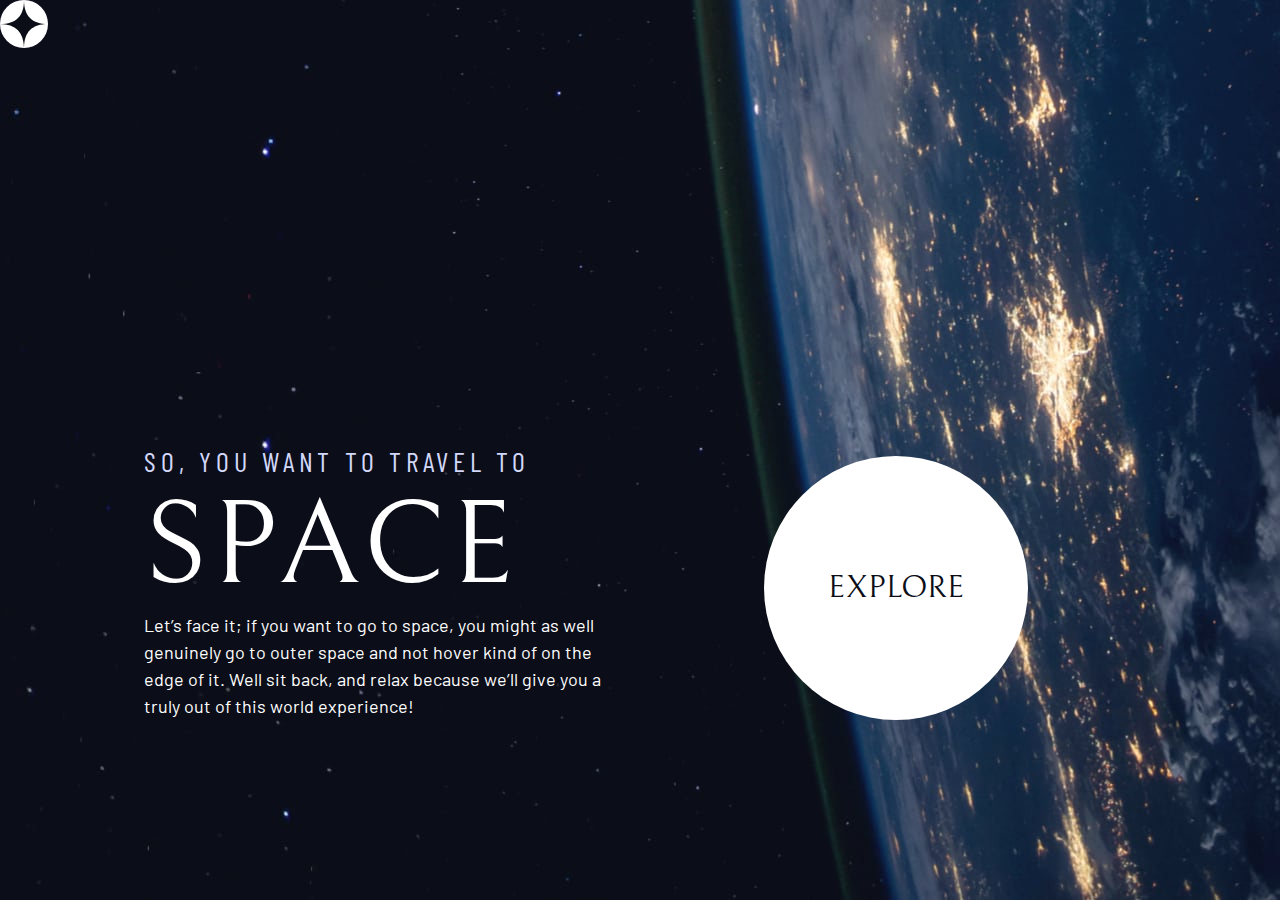
==== starter-code/index.html @ b0132529 "my current state" ====
<!DOCTYPE html>
<html lang="en">
<head>
  <meta charset="UTF-8">
  <meta name="viewport" content="width=device-width, initial-scale=1.0">

  <link rel="icon" type="image/png" sizes="32x32" href="./assets/favicon-32x32.png">

  <link rel="icon" type="image/png" sizes="32x32" href="./assets/favicon-32x32.png">
  <!-- Google fonts -->
  <link rel="preconnect" href="https://fonts.googleapis.com">
  <link rel="preconnect" href="https://fonts.gstatic.com" crossorigin>
  <link href="https://fonts.googleapis.com/css2?family=Barlow+Condensed:wght@400;700&family=Bellefair&family=Barlow:wght@400;700&display=swap"
      rel="stylesheet">
      
  <!-- Our custom CSS -->
  <link rel="stylesheet" href="./index.css">
  
  <title>Frontend Mentor | Space tourism website</title>

</head>
<body class="home">

  <header class="primary-header flex">
    <div>
      <img src="./assets/shared/logo.svg" alt="space tourism logo" class="logo" >
    </div>
    <!-- <nav>
      <ul class="primary-navigation underline-indicators flex">
          <li class="active"><a class="ff-sans-cond uppercase text-white letter-spacing-2 " href="index.html"><span>00</span>Home</a>
          <li><a class="ff-sans-cond uppercase text-white letter-spacing-2 " href="destination.html"><span>01</span>Destination</a>
          <li><a class="ff-sans-cond uppercase text-white letter-spacing-2 " href="crew.html"><span>02</span>Crew</a>
          <li><a class="ff-sans-cond uppercase text-white letter-spacing-2 " href="technology.html"><span>03</span>Technology</a>
      </ul>
  </nav> -->
  </header>

  <div class="grid-container grid-container--home">
    <div>
      <h1 class="text-accent fs-500 ff-sans-cond uppercase letter-spacing-1">So, you want to travel to
        <span class="d-block fs-900 ff-serif text-white">Space</span></h1>
      <p>Let’s face it; if you want to go to space, you might as well genuinely go to 
        outer space and not hover kind of on the edge of it. Well sit back, and relax 
        because we’ll give you a truly out of this world experience!</p>
    </div>
    <div>
      <a href="#" class="large-button uppercase ff-serif text-dark bg-white">Explore</a>
    </div>
    
  </div>


  

</body>
</html>
---- starter-code/index.css ----
/* ------------------- */
/* Custom properties   */
/* ------------------- */

:root {
    /* colors */
    --clr-dark: 230 35% 7%;
    --clr-light: 231 77% 90%;
    --clr-white: 0 0% 100%;
    
    /* font-sizes for mobile */
    --fs-900: clamp(5rem, 8vw + 1rem, 9.375rem);
    --fs-800: 3.5rem;
    --fs-700: 1.5rem;
    --fs-600: 1rem;
    --fs-500: 1.75rem;
    --fs-400: 0.9375rem;
    --fs-300: 1rem;
    --fs-200: 0.875rem;
    
    /* font-families */
    --ff-serif: "Bellefair", serif;
    --ff-sans-cond: "Barlow Condensed", sans-serif;
    --ff-sans-normal: "Barlow", sans-serif;
}

/* font-sizes for tablet */
@media (min-width: 35em) {
    :root {
        --fs-800: 5rem;
        --fs-700: 2.5rem;
        --fs-600: 1.5rem;
        --fs-400: 1rem;
    }
}

/* font-sizes for desktop */
@media (min-width: 45em) {
    :root {
        /* font-sizes */
        --fs-800: 6.25rem;
        --fs-700: 3.5rem;
        --fs-600: 2rem;
        --fs-400: 1.125rem;
    }
}



/* ------------------- */
/* Reset               */
/* ------------------- */

/* https://piccalil.li/blog/a-modern-css-reset/ */

/* Box sizing */
*,
*::before,
*::after {
    box-sizing: border-box;
}

/* Reset margins */
body,
h1,
h2,
h3,
h4,
h5,
p,
figure,
picture {
    margin: 0; 
}

h1,
h2,
h3,
h4,
h5,
h6,
p {
    font-weight: 400;
}

/* set up the body */
body {
    font-family: var(--ff-sans-normal);
    font-size: var(--fs-400);
    color: hsl( var(--clr-white) );
    background-color: hsl( var(--clr-dark) );
    line-height: 1.5;
    min-height: 100vh;

    display: grid;
    grid-template-rows: min-content 1fr;
}

/* make images easier to work with */
img,
picutre {
    max-width: 100%;
    display: block;
}

/* make form elements easier to work with */
input,
button,
textarea,
select {
    font: inherit;
}

/* remove animations for people who've turned them off */
@media (prefers-reduced-motion: reduce) {  
  *,
  *::before,
  *::after {
    animation-duration: 0.01ms !important;
    animation-iteration-count: 1 !important;
    transition-duration: 0.01ms !important;
    scroll-behavior: auto !important;
  }
}


/* ------------------- */
/* Utility classes     */
/* ------------------- */

/* general */

.flex {
    display: flex;
    gap: var(--gap, 1rem);
}

.grid {
    display: grid;
    gap: var(--gap, 1rem);
}

.d-block {
    display: block;
}

.flow > *:where(:not(:first-child)) {
    margin-top: var(--flow-space, 1rem);
}

.container {
    padding-inline: 2em;
    margin-inline: auto;
    max-width: 80rem;
}

.grid-container {
    display: grid;
    text-align: center;
    place-items: center;
    padding-inline: 1rem;
}

.grid-container *{
    max-width: 50ch;
}

@media (min-width: 45rem) {
    .grid-container {
        text-align: left;
        column-gap: var(--container-gap, 2rem);
        grid-template-columns: minmax(2rem, 1fr) repeat(2, minmax(0, 30rem)) minmax(2rem, 1fr);
    }
    
    .grid-container *:first-child {
        grid-column: 2;
    }

    .grid-container *:last-child {
        grid-column: 3;
    }

    .grid-container--home {
        padding-bottom: max(6rem, 20vh);
        align-items: end;
    }
}



.sr-only {
  position: absolute; 
  width: 1px;
  height: 1px;
  padding: 0;
  margin: -1px; 
  overflow: hidden;
  clip: rect(0, 0, 0, 0);
  white-space: nowrap; /* added line */
  border: 0;
}

/* colors */

.bg-dark { background-color: hsl( var(--clr-dark) );}
.bg-accent { background-color: hsl( var(--clr-light) );}
.bg-white { background-color: hsl( var(--clr-white) );}

.text-dark { color: hsl( var(--clr-dark) );}
.text-accent { color: hsl( var(--clr-light) );}
.text-white { color: hsl( var(--clr-white) );}

/* typography */

.ff-serif { font-family: var(--ff-serif); } 
.ff-sans-cond { font-family: var(--ff-sans-cond); } 
.ff-sans-normal { font-family: var(--ff-sans-normal); } 

.letter-spacing-1 { letter-spacing: 4.75px; } 
.letter-spacing-2 { letter-spacing: 2.7px; } 
.letter-spacing-3 { letter-spacing: 2.35px; } 

.uppercase { text-transform: uppercase; }

.fs-900 { font-size: var(--fs-900); }
.fs-800 { font-size: var(--fs-800); }
.fs-700 { font-size: var(--fs-700); }
.fs-600 { font-size: var(--fs-600); }
.fs-500 { font-size: var(--fs-500); }
.fs-400 { font-size: var(--fs-400); }
.fs-300 { font-size: var(--fs-300); }
.fs-200 { font-size: var(--fs-200); }

.fs-900,
.fs-800,
.fs-700,
.fs-600 {
    line-height: 1.1;
}

.numbered-title {
    font-family: var(--ff-sans-cond);
    font-size: var(--fs-500);
    text-transform: uppercase;
    letter-spacing: 4.72px; 
}

.numbered-title span {
    margin-right: .5em;
    font-weight: 700;
    color: hsl( var(--clr-white) / .25);
}


/* ------------------- */
/* Compontents         */
/* ------------------- */

.large-button {
    font-size: 2rem;
    position: relative;
    display: inline-grid;
    z-index: 1;
    place-items: center;
    padding: 0 2em;
    border-radius: 50%;
    aspect-ratio: 1;
    text-decoration: none;
}

.large-button::after {
    content: '';
    position: absolute;
    z-index: -1;
    width: 100%;
    height: 100%;
    background: hsl( var(--clr-white) / .15);
    border-radius: 50%;
    opacity: 0;
    transition: opacity 500ms linear, transform 750ms ease-in-out;
}

.large-button:hover::after,
.large-button:focus::after {
    opacity: 1;
    transform: scale(1.5);
}

.primary-navigation {
    --gap: 8rem;
    --underline-gap: 2rem;
    list-style: none;
    padding: 0;
    margin: 0;
}

.primary-navigation a {
    text-decoration: none;
}

.primary-navigation a span {
    font-weight: 700;
    margin-right: .5em;
}

.underline-indicators * {
    cursor: pointer;
    padding: var(--underline-gap, 1rem) 0;
    border: 0;
    border-bottom: .2rem solid hsl( var(--clr-white) / 0 );
}

.underline-indicators button:hover,
.underline-indicators button:focus,
.underline-indicators li:hover,
.underline-indicators li:focus {
    border-color: hsl( var(--clr-white) / .5);
}

.underline-indicators .active,
.underline-indicators [aria-selected="true"] {
    color: hsl( var(--clr-white) / 1);
    border-color: hsl( var(--clr-white) / 1); 
}

.tab-list {
    --gap: 2rem;
}

.dot-indicators * {
    cursor: pointer;
    border: 0;
    border-radius: 50%;
    padding: .5em;
    background-color: hsl( var(--clr-white) / .25);
}
 
.dot-indicators button:hover,
.dot-indicators button:focus {
    background-color: hsl( var(--clr-white) / .5);
}

.dot-indicators [aria-selected="true"] {
    background-color: hsl( var(--clr-white) / 1); 
}

.number-indicatiors * {
    cursor: pointer;
    aspect-ratio: 1;
    border-radius: 50%;
    border: 1px solid hsl( var(--clr-white) / .25 );
    padding: .2em;
    width: 100%;
}

.number-indicatiors button:hover,
.number-indicators button:focus {
    border: 1px solid hsl( var(--clr-white) );
}

.number-indicatiors .active {
    border: 1px solid hsl( var(--clr-white) );
    background-color: hsl( var(--clr-white) );
    color: hsl( var(--clr-dark) );
}


/* -------------------- */
/* Page specific background */
/* -------------------  */
body {
    background-size: cover;
    background-position: bottom center;
}
/* home */
.home {
    background-image: url(./assets/home/background-home-mobile.jpg);
}

@media (min-width: 35rem) {
    .home {
        background-image: url(./assets/home/background-home-tablet.jpg);
    }

    body {
        background-position: center center;
    }
}

@media (min-width: 45rem) {
    .home {
        background-image: url(./assets/home/background-home-desktop.jpg);
    }
}
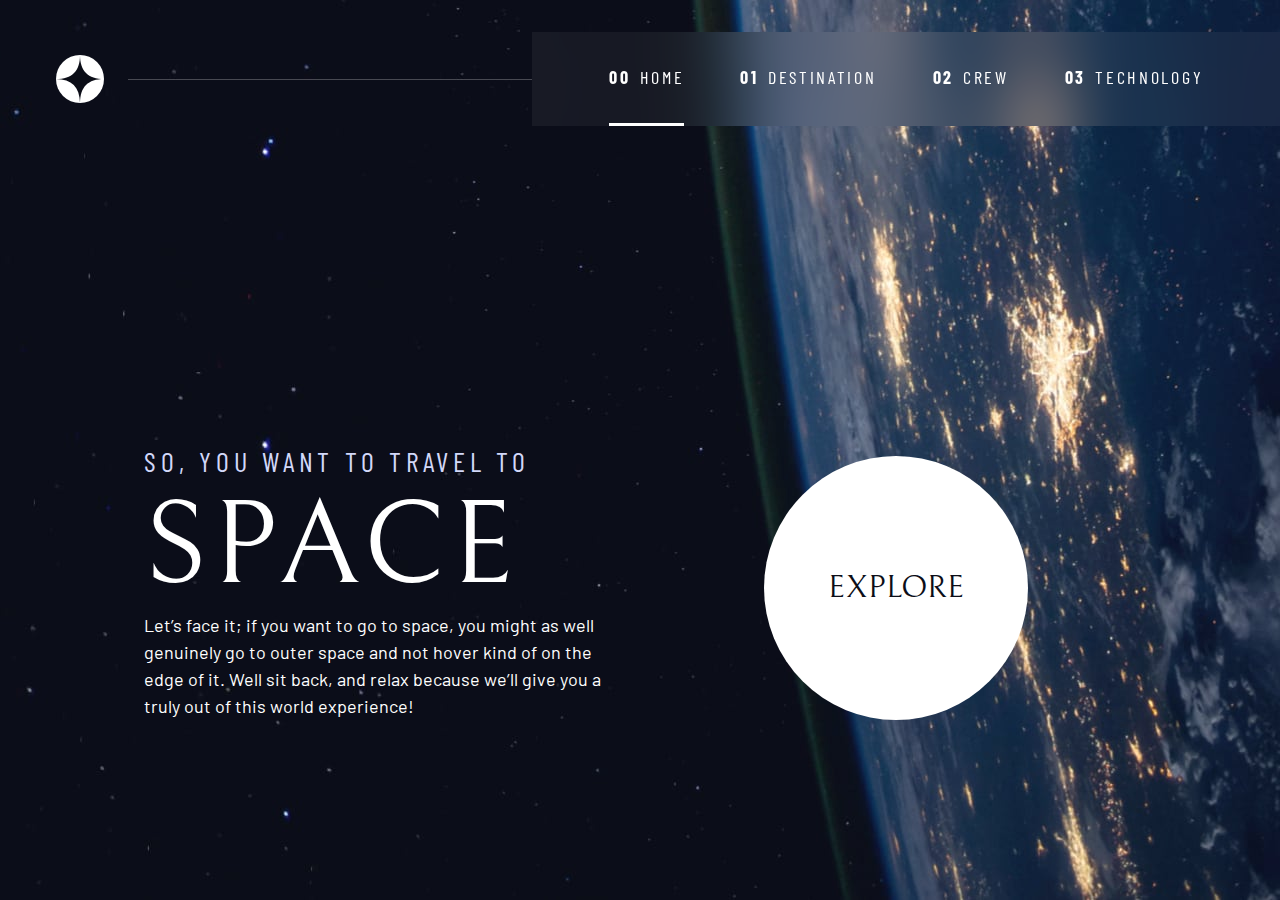
==== commit a686aae9: "." ====
--- a/starter-code/index.html
+++ b/starter-code/index.html
@@ -18,6 +18,8 @@
   
   <title>Frontend Mentor | Space tourism website</title>
 
+  <script src="index.js" defer></script>
+
 </head>
 <body class="home">
 
@@ -25,14 +27,15 @@
     <div>
       <img src="./assets/shared/logo.svg" alt="space tourism logo" class="logo" >
     </div>
-    <!-- <nav>
-      <ul class="primary-navigation underline-indicators flex">
+    <button class="mobile-nav-toggle" aria-controls="primary-navigation"><span class="sr-only" aria-expanded="false">Menu</span></button>
+    <nav>
+      <ul id="primary-navigation" data-visible="false" class="primary-navigation underline-indicators flex">
           <li class="active"><a class="ff-sans-cond uppercase text-white letter-spacing-2 " href="index.html"><span>00</span>Home</a>
           <li><a class="ff-sans-cond uppercase text-white letter-spacing-2 " href="destination.html"><span>01</span>Destination</a>
           <li><a class="ff-sans-cond uppercase text-white letter-spacing-2 " href="crew.html"><span>02</span>Crew</a>
           <li><a class="ff-sans-cond uppercase text-white letter-spacing-2 " href="technology.html"><span>03</span>Technology</a>
       </ul>
-  </nav> -->
+  </nav>
   </header>
 
   <div class="grid-container grid-container--home">
--- a/starter-code/index.css
+++ b/starter-code/index.css
@@ -94,6 +94,8 @@
 
     display: grid;
     grid-template-rows: min-content 1fr;
+
+    overflow-x: hidden;
 }
 
 /* make images easier to work with */
@@ -286,12 +288,25 @@
     transform: scale(1.5);
 }
 
+/* primary-header */
+
+.logo {
+    margin: 1.5rem clamp(1.5rem, 5vw, 3.5rem);
+}
+
+.primary-header {
+    justify-content: space-between;
+    align-items: center;
+}
+
 .primary-navigation {
-    --gap: 8rem;
+    --gap: clamp(1.5rem, 5vw, 3.5rem);
     --underline-gap: 2rem;
     list-style: none;
     padding: 0;
     margin: 0;
+    background: hsl( var(--clr-dark) / .95);
+    backdrop-filter: blur(2rem);
 }
 
 .primary-navigation a {
@@ -301,6 +316,97 @@
 .primary-navigation a span {
     font-weight: 700;
     margin-right: .5em;
+}
+
+@supports (backdrop-filter: blur(1rem)) {
+    .primary-navigation {
+        background: hsl( var(--clr-white) / .05);
+    }
+}
+
+.mobile-nav-toggle {
+    display: none;
+}
+
+@media (max-width: 35rem) {
+    .primary-navigation {
+        --underline-gap: .5rem;
+        position: fixed;
+        z-index: 100;
+        inset: 0 0 0 20%;
+        list-style: none;
+        margin: 0;
+        flex-direction: column;
+        padding: min(20rem, 15vh) 2rem;
+        transform: translateX(100%);
+        transition: transform 350ms ease-in-out;
+    }
+
+    .primary-navigation.underline-indicators .active {
+        border-right: .2rem solid hsl( var(--clr-white) / 0 );
+    }
+
+    .primary-navigation[data-visible="true"] {
+        transform: translateX(0);
+    }
+
+    .mobile-nav-toggle {
+        display: block;
+        position: absolute;
+        z-index: 2000;
+        right: 1rem;
+        top: 2rem;
+        background: transparent;
+        background-image: url(./assets/shared/icon-hamburger.svg);
+        background-repeat: no-repeat;
+        background-position: center;
+        width: 1.5rem;
+        aspect-ratio: 1;
+        border: 0;
+    }
+
+    .mobile-nav-toggle[aria-expanded="true"] {
+        background-image: url(./assets/shared/icon-close.svg);
+    }
+    
+    .mobile-nav-toggle:focus-visible {
+        outline: 5px solid white;
+        outline-offset: 5px;
+    }
+
+}
+
+@media (min-width: 35em) {
+    .primary-navigation {
+        padding-inline: clamp(3rem, 6vw, 7rem);
+    }
+}
+
+@media (min-width: 35em) and (max-width: 44.999em) {
+    .primary-navigation a > span {
+        display: none;
+    }
+}
+
+@media (min-width: 45em) {
+     .primary-header::after {
+         content: '';
+         display: block;
+         position: relative;
+         height: 1px;
+         margin-right: -2.5rem;
+         background: hsl( var(--clr-white) / .25 );
+         width: 100%;
+         order: 1;
+     }
+
+     nav {
+        order: 2;
+     }
+
+    .primary-navigation {
+        margin-block: 2rem;
+    }
 }
 
 .underline-indicators * {
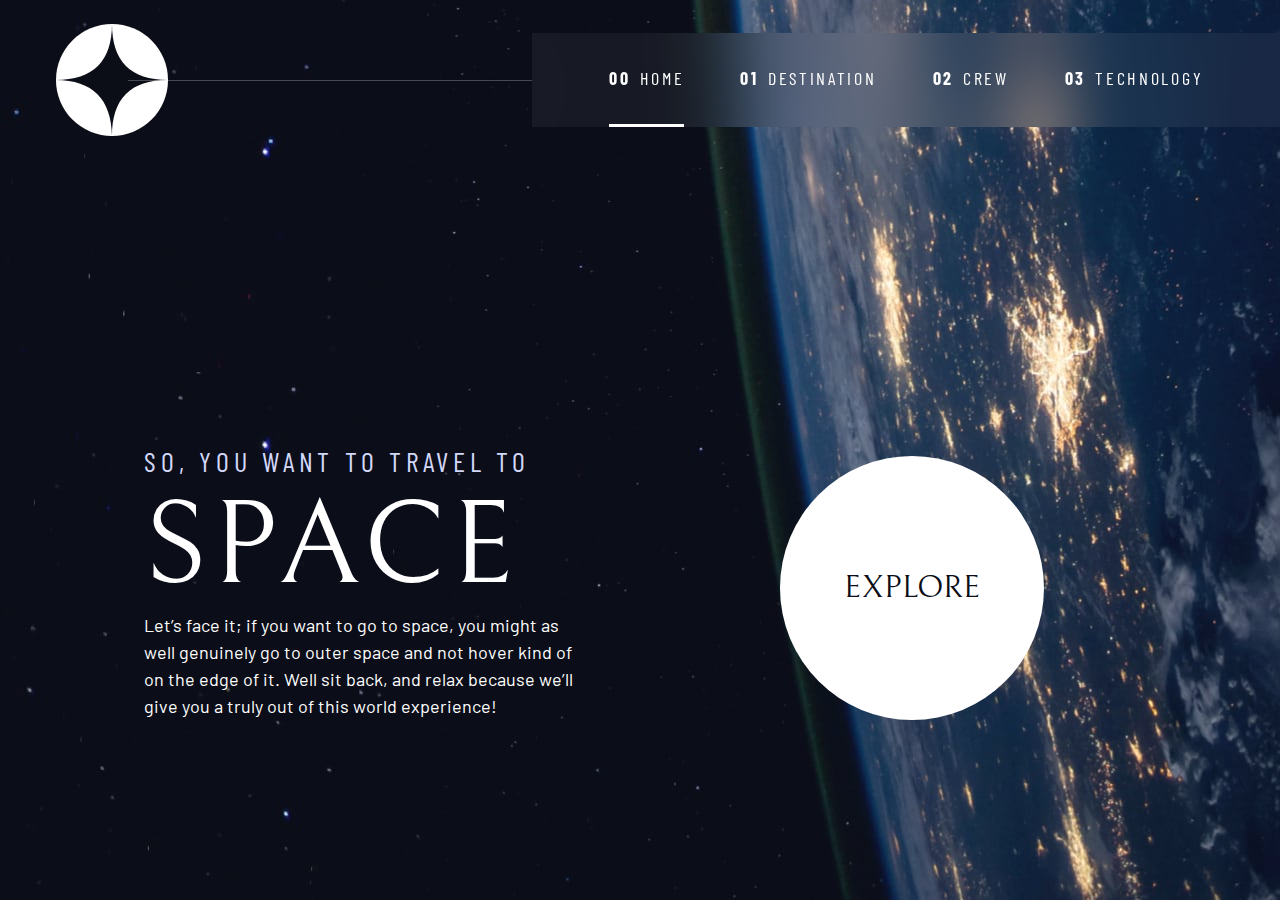
==== commit cd6c52a8: "Created Destination Template and Crew Template" ====
--- a/starter-code/index.html
+++ b/starter-code/index.html
@@ -22,7 +22,7 @@
 
 </head>
 <body class="home">
-
+  <a class="skip-to-content" href="#main">Skip to content</a>
   <header class="primary-header flex">
     <div>
       <img src="./assets/shared/logo.svg" alt="space tourism logo" class="logo" >
@@ -30,15 +30,15 @@
     <button class="mobile-nav-toggle" aria-controls="primary-navigation"><span class="sr-only" aria-expanded="false">Menu</span></button>
     <nav>
       <ul id="primary-navigation" data-visible="false" class="primary-navigation underline-indicators flex">
-          <li class="active"><a class="ff-sans-cond uppercase text-white letter-spacing-2 " href="index.html"><span>00</span>Home</a>
-          <li><a class="ff-sans-cond uppercase text-white letter-spacing-2 " href="destination.html"><span>01</span>Destination</a>
-          <li><a class="ff-sans-cond uppercase text-white letter-spacing-2 " href="crew.html"><span>02</span>Crew</a>
-          <li><a class="ff-sans-cond uppercase text-white letter-spacing-2 " href="technology.html"><span>03</span>Technology</a>
+          <li class="active"><a class="ff-sans-cond uppercase text-white letter-spacing-2 " href="index.html"><span aria-hidden="true">00</span>Home</a>
+          <li><a class="ff-sans-cond uppercase text-white letter-spacing-2 " href="destination.html"><span aria-hidden="true">01</span>Destination</a>
+          <li><a class="ff-sans-cond uppercase text-white letter-spacing-2 " href="crew.html"><span aria-hidden="true">02</span>Crew</a>
+          <li><a class="ff-sans-cond uppercase text-white letter-spacing-2 " href="technology.html"><span aria-hidden="true">03</span>Technology</a>
       </ul>
   </nav>
   </header>
 
-  <div class="grid-container grid-container--home">
+  <main id="main" class="grid-container grid-container--home">
     <div>
       <h1 class="text-accent fs-500 ff-sans-cond uppercase letter-spacing-1">So, you want to travel to
         <span class="d-block fs-900 ff-serif text-white">Space</span></h1>
@@ -50,7 +50,7 @@
       <a href="#" class="large-button uppercase ff-serif text-dark bg-white">Explore</a>
     </div>
     
-  </div>
+  </main>
 
 
   
--- a/starter-code/index.css
+++ b/starter-code/index.css
@@ -30,6 +30,7 @@
         --fs-800: 5rem;
         --fs-700: 2.5rem;
         --fs-600: 1.5rem;
+        --fs-500: 1.25rem;
         --fs-400: 1rem;
     }
 }
@@ -41,6 +42,7 @@
         --fs-800: 6.25rem;
         --fs-700: 3.5rem;
         --fs-600: 2rem;
+        --fs-500: 1.75rem;
         --fs-400: 1.125rem;
     }
 }
@@ -100,7 +102,8 @@
 
 /* make images easier to work with */
 img,
-picutre {
+picture {
+    width: 100%;
     max-width: 100%;
     display: block;
 }
@@ -148,6 +151,10 @@
 
 .flow > *:where(:not(:first-child)) {
     margin-top: var(--flow-space, 1rem);
+} 
+
+.flow-space--small {
+    --flow-space: .5rem;
 }
 
 .container {
@@ -200,6 +207,21 @@
   clip: rect(0, 0, 0, 0);
   white-space: nowrap; /* added line */
   border: 0;
+}
+
+.skip-to-content {
+    position: absolute;
+    z-index: 1000;
+    background: hsl( var(--clr-white) );
+    color: hsl( var(--clr-dark) );
+    padding: .5em 1em;
+    margin-inline: auto;
+    transform: translateY(-100%);
+    transition: transform 250ms ease-in;
+}
+
+.skip-to-content:focus {
+    transform: translateY(0);
 }
 
 /* colors */
@@ -414,6 +436,7 @@
     padding: var(--underline-gap, 1rem) 0;
     border: 0;
     border-bottom: .2rem solid hsl( var(--clr-white) / 0 );
+    background-color: transparent;
 }
 
 .underline-indicators button:hover,
@@ -497,4 +520,233 @@
     .home {
         background-image: url(./assets/home/background-home-desktop.jpg);
     }
+}
+
+/* destination */
+.destination {
+    background-image: url(./assets/destination/background-destination-mobile.jpg);
+}
+
+@media (min-width: 35rem) {
+    .destination {
+        background-position: center center;
+        background-image: url(./assets/destination/background-destination-tablet.jpg);
+    }
+}
+
+@media (min-width: 45rem) {
+    .destination {
+        background-image: url(./assets/destination/background-destination-desktop.jpg);
+    }
+} 
+
+/* crew */
+.crew {
+    background-image: url(./assets/home/background-crew-mobile.jpg);
+}
+
+@media (min-width: 35rem) {
+    .crew {
+        background-position: center center;
+        background-image: url(./assets/crew/background-crew-tablet.jpg);
+    }
+}
+
+@media (min-width: 45rem) {
+    .crew {
+        background-image: url(./assets/crew/background-crew-desktop.jpg);
+    }
+} 
+
+/* ----------------------------- */
+/* Layout                        */
+/* ----------------------------- */
+
+
+.grid-container {
+    display: grid;
+    text-align: center;
+    place-items: center;
+    padding-inline: 1rem;
+    padding-bottom: 4rem;
+}
+
+.grid-container *{
+    max-width: 50ch;
+}
+
+.numbered-title {
+    grid-area: title;
+}
+
+@media (min-width: 45rem) {
+    .grid-container {
+        text-align: left;
+        column-gap: var(--container-gap, 6rem);
+        grid-template-columns: minmax(2rem, 1fr) repeat(2, minmax(0, 30rem)) minmax(2rem, 1fr);
+    }
+    
+    .grid-container--home *:first-child {
+        grid-column: 2;
+    }
+
+    .grid-container--home *:last-child {
+        grid-column: 3;
+    }
+
+    .grid-container--home {
+        padding-bottom: max(6rem, 20vh);
+        align-items: end;
+    }
+}
+
+/* destination-layout */
+
+
+.grid-container--destination {
+    --flow-space: 2rem;
+    grid-template-areas: 
+        'title'
+        'image'
+        'tabs'
+        'content';
+}
+
+.grid-container--destination picture {
+    grid-area: image;
+    max-width: 60%;
+}
+
+.grid-container--destination > .tab-list {
+    grid-area: tabs;
+}
+
+.grid-container--destination > .destination-info {
+    grid-area: content;
+}
+
+.destination-meta {
+     flex-direction: column;
+     align-items: center;
+     border-top: 1px solid hsl( var(--clr-white) / .1 );
+     padding-top: 2.5rem;
+     margin-top: 2.5rem;
+}
+
+.destination-meta p {
+    font-size: 1.75rem;
+}
+
+@media (min-width: 35rem) {
+    .numbered-title {
+        justify-self: start;
+        margin-top: 2rem;
+    }
+    .destination-meta {
+        flex-direction: row;
+        justify-content: space-evenly;
+   }
+}
+
+@media (min-width: 45rem) {
+    .grid-container--destination {
+        justify-items: start;
+        align-content: center;
+        grid-template-areas: 
+            '. title title .'
+            '. image tabs .'
+            '. image content .';
+    }
+
+    .grid-container--destination picture {
+        max-width: 90%;
+    }
+
+    .destination-meta {
+        justify-content: flex-start;
+        gap: clamp(1rem, 2vw, 4rem);
+   }
+
+   .destination-meta * {
+    align-items: center;
+    }
+}
+
+/* crew-layout */
+
+.grid-container--crew {
+    --flow-space: 2rem;
+    grid-template-areas: 
+        'title'
+        'image'
+        'tabs'
+        'content';
+}
+
+.grid-container--crew > picture {
+    grid-area: image;
+    max-width: 60%;
+    border-bottom: 1px solid hsl( var(--clr-white) / .1);
+}
+
+.grid-container--crew > .dot-indicators {
+    grid-area: tabs;
+}
+
+.grid-container--crew > .crew-details {
+    grid-area: content;
+}
+
+.crew-details h2 {
+    opacity: .5;
+}
+
+.crew-details p:not([class]) {
+    color: hsl( var(--clr-light) );
+}
+
+@media (min-width: 35rem) {
+    .grid-container--crew {
+        padding-bottom: 0;
+        --flow-space: 2rem;
+        grid-template-areas: 
+            'title'
+            'content'
+            'tabs'
+            'image';
+    }
+
+    .grid-container--crew picture {
+        border-bottom: none;
+    }
+}
+
+@media (min-width: 45rem) {
+    .grid-container--crew {
+        justify-items: start;
+        align-content: center;
+        grid-template-areas: 
+            '. title title .'
+            '. content image .'
+            '. tabs image .';
+    }
+
+    .grid-container--crew picture {
+        max-width: 90%;
+    }
+
+    .crew-meta {
+        justify-content: flex-start;
+        gap: clamp(1rem, 2vw, 4rem);
+   }
+
+   .crew-meta * {
+    align-items: center;
+    }
+
+    .grid-container--crew picture {
+        align-self: end;
+    }
+
+    
 }